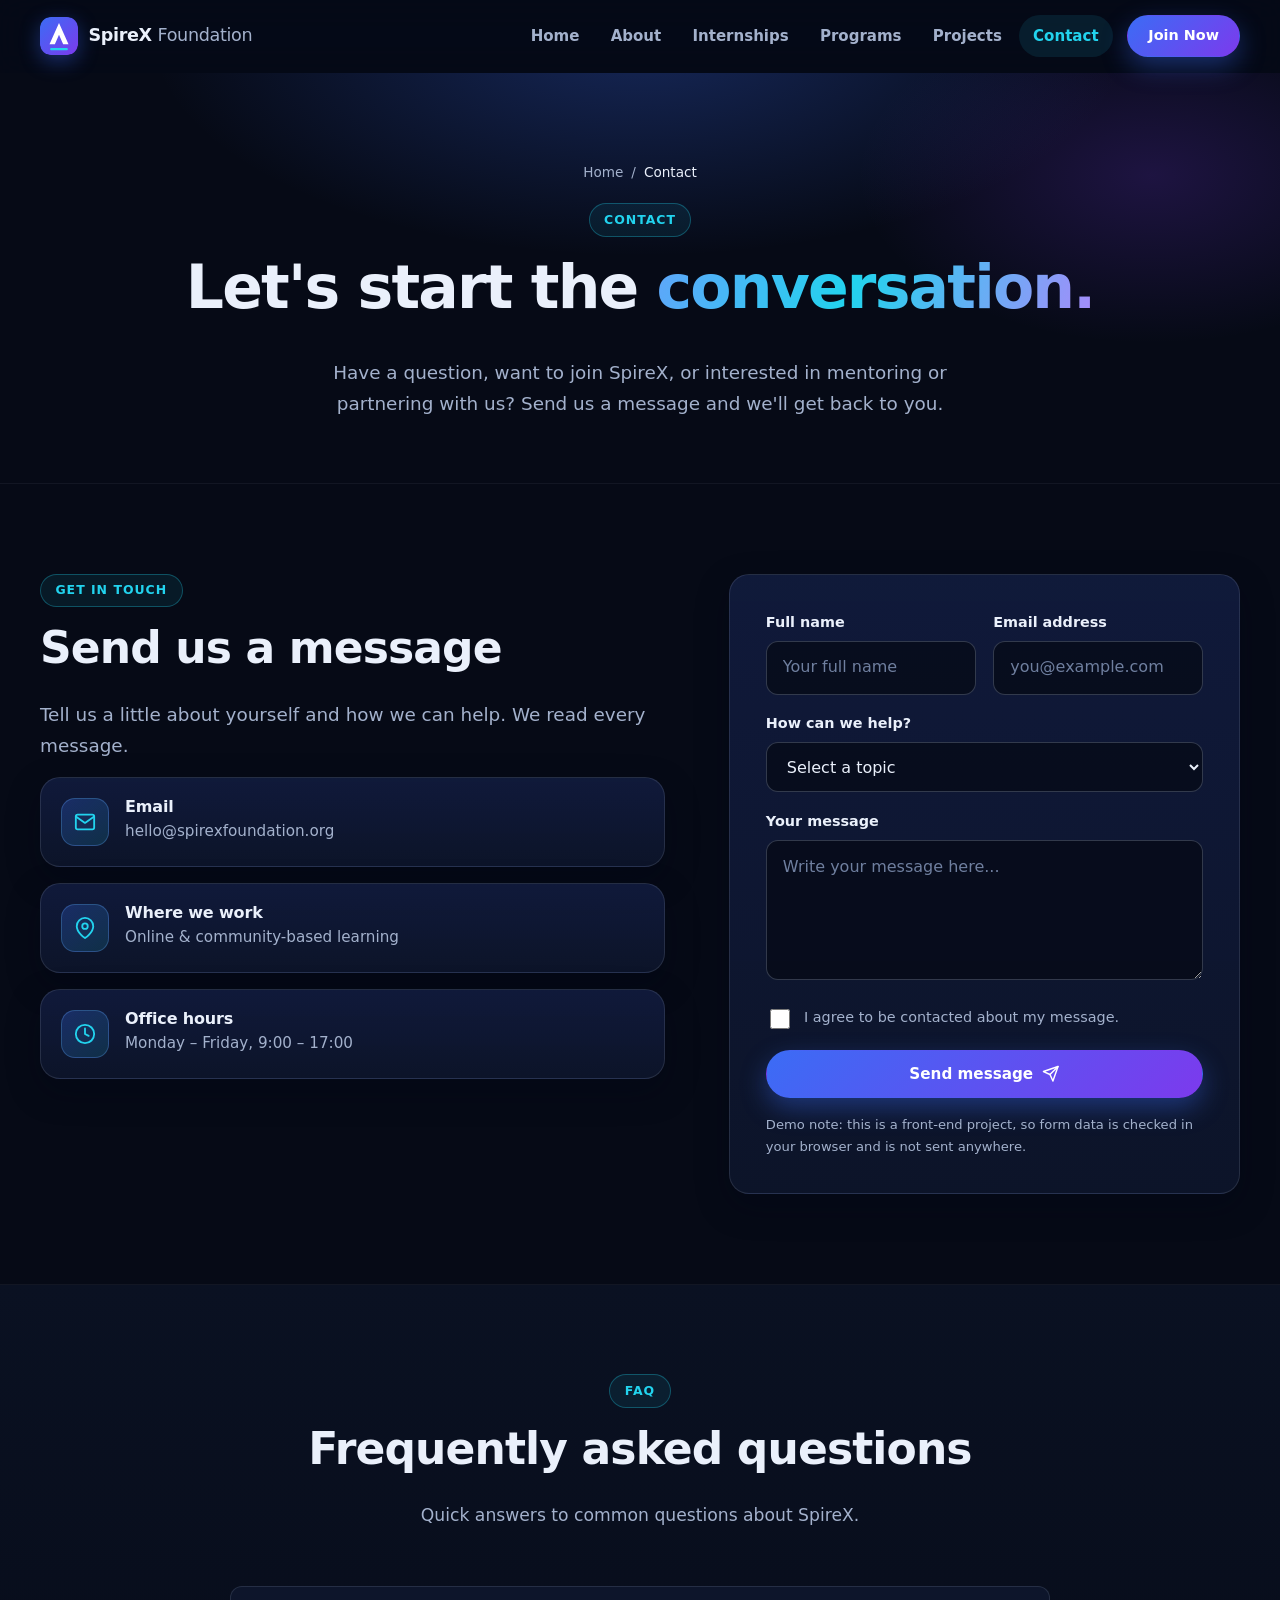
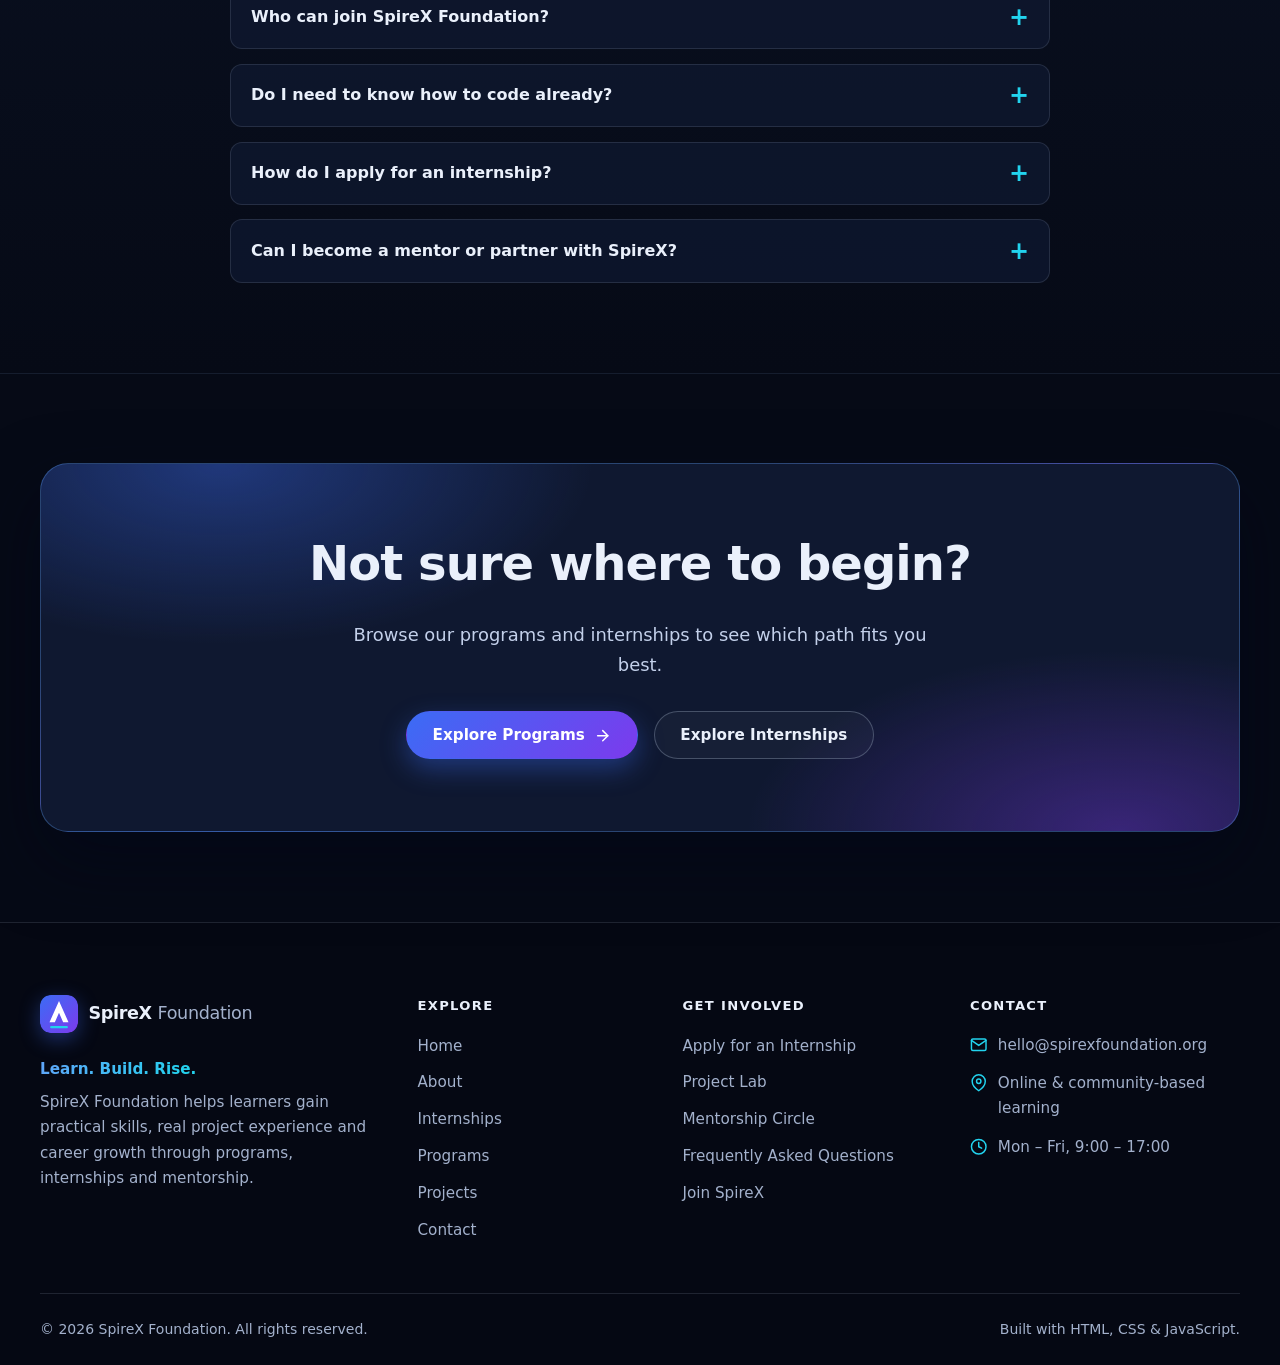
==== contact.html @ 23c2d05c "Final Project" ====
<!DOCTYPE html>
<html lang="en">

<head>
  <meta charset="UTF-8">
  <meta name="viewport" content="width=device-width, initial-scale=1">
  <title>Contact | SpireX Foundation</title>
  <meta name="description"
    content="Contact SpireX Foundation to join, ask about programs and internships, or explore mentoring and partnership opportunities.">
  <meta name="theme-color" content="#060a16">
  <link rel="icon" type="image/svg+xml" href="images/logo.svg">
  <link rel="stylesheet" href="style.css">
  <script src="script.js" defer></script>
</head>

<body>
  <a class="skip-link" href="#main">Skip to main content</a>

  <!-- ===== Shared header ===== -->
  <header class="site-header" id="siteHeader">
    <div class="container nav">
      <a class="brand" href="index.html" aria-label="SpireX Foundation - Home">
        <img class="brand-mark" src="images/logo.svg" alt="" width="38" height="38">
        <span class="brand-name">SpireX <span>Foundation</span></span>
      </a>
      <button class="nav-toggle" id="navToggle" type="button" aria-label="Toggle navigation menu" aria-expanded="false"
        aria-controls="navMenu">
        <span class="bar"></span><span class="bar"></span><span class="bar"></span>
      </button>
      <ul class="nav-menu" id="navMenu">
        <li><a class="nav-link" href="index.html">Home</a></li>
        <li><a class="nav-link" href="about.html">About</a></li>
        <li><a class="nav-link" href="internships.html">Internships</a></li>
        <li><a class="nav-link" href="programs.html">Programs</a></li>
        <li><a class="nav-link" href="projects.html">Projects</a></li>
        <li><a class="nav-link" href="contact.html" aria-current="page">Contact</a></li>
        <li class="nav-cta"><a class="btn btn-primary btn-sm" href="contact.html#join">Join Now</a></li>
      </ul>
    </div>
  </header>

  <main id="main">
    <section class="page-hero">
      <div class="container">
        <nav class="breadcrumb" aria-label="Breadcrumb"><a href="index.html">Home</a><span
            aria-hidden="true">/</span><span aria-current="page">Contact</span></nav>
        <span class="eyebrow">Contact</span>
        <h1>Let's start the <span class="grad-text">conversation.</span></h1>
        <p class="lead">Have a question, want to join SpireX, or interested in mentoring or partnering with us? Send us
          a message and we'll get back to you.</p>
      </div>
    </section>

    <!-- Contact info + form -->
    <section class="section" id="join" aria-labelledby="contact-title">
      <div class="container split top wide-left">
        <div class="reveal">
          <span class="eyebrow">Get in touch</span>
          <h2 id="contact-title">Send us a message</h2>
          <p class="lead">Tell us a little about yourself and how we can help. We read every message.</p>
          <div class="stack">
            <div class="card info-item card-static">
              <div class="icon-box"><span class="ico" data-icon="mail"></span></div>
              <div>
                <h3>Email</h3>
                <p>hello@spirexfoundation.org</p>
              </div>
            </div>
            <div class="card info-item card-static">
              <div class="icon-box"><span class="ico" data-icon="map-pin"></span></div>
              <div>
                <h3>Where we work</h3>
                <p>Online &amp; community-based learning</p>
              </div>
            </div>
            <div class="card info-item card-static">
              <div class="icon-box"><span class="ico" data-icon="clock"></span></div>
              <div>
                <h3>Office hours</h3>
                <p>Monday &ndash; Friday, 9:00 &ndash; 17:00</p>
              </div>
            </div>
          </div>
        </div>

        <div class="reveal">
          <div class="card card-static form-card">
            <form data-validate data-success="Thank you, {name}! Your message is complete.">
              <div class="form-grid two">
                <div class="field">
                  <label for="name">Full name</label>
                  <input id="name" name="name" type="text" autocomplete="name" placeholder="Your full name" required
                    minlength="2" data-error="Please enter your full name.">
                  <p class="error-msg" role="alert"></p>
                </div>
                <div class="field">
                  <label for="email">Email address</label>
                  <input id="email" name="email" type="email" autocomplete="email" placeholder="you@example.com"
                    required data-error="Please enter your email address.">
                  <p class="error-msg" role="alert"></p>
                </div>
                <div class="field full">
                  <label for="topic">How can we help?</label>
                  <select id="topic" name="topic" required data-error="Please choose a topic.">
                    <option value="">Select a topic</option>
                    <option value="join">Joining SpireX</option>
                    <option value="internship">Internship question</option>
                    <option value="program">Program question</option>
                    <option value="mentor">Mentoring or partnership</option>
                    <option value="general">General question</option>
                  </select>
                  <p class="error-msg" role="alert"></p>
                </div>
                <div class="field full">
                  <label for="message">Your message</label>
                  <textarea id="message" name="message" placeholder="Write your message here..." required minlength="20"
                    data-error="Please write a short message."></textarea>
                  <p class="error-msg" role="alert"></p>
                </div>
                <div class="field full">
                  <div class="check-field">
                    <input id="consent" name="consent" type="checkbox" required
                      data-error="Please confirm so we can reply to you.">
                    <label for="consent">I agree to be contacted about my message.</label>
                  </div>
                  <p class="error-msg" role="alert"></p>
                </div>
                <div class="full">
                  <button class="btn btn-primary btn-block" type="submit">Send message <span class="ico"
                      data-icon="send"></span></button>
                </div>
              </div>
              <p class="form-note">Demo note: this is a front-end project, so form data is checked in your browser and
                is not sent anywhere.</p>
            </form>
            <div class="form-success" role="status">
              <span class="ico" data-icon="check-circle"></span>
              <p data-success-text></p>
            </div>
          </div>
        </div>
      </div>
    </section>

    <!-- FAQ -->
    <section class="section section-alt" id="faq" aria-labelledby="faq-title">
      <div class="container">
        <div class="section-head reveal">
          <span class="eyebrow">FAQ</span>
          <h2 id="faq-title">Frequently asked questions</h2>
          <p>Quick answers to common questions about SpireX.</p>
        </div>
        <div class="faq reveal">
          <details>
            <summary>Who can join SpireX Foundation?</summary>
            <p>Anyone motivated to learn practical skills is welcome &mdash; from complete beginners to early-career
              professionals looking to grow.</p>
          </details>
          <details>
            <summary>Do I need to know how to code already?</summary>
            <p>No. Several programs and internship tracks are designed for beginners, and mentors help you progress step
              by step.</p>
          </details>
          <details>
            <summary>How do I apply for an internship?</summary>
            <p>Visit the <a href="internships.html#apply" style="color: var(--accent); font-weight: 600;">Internships
                page</a>, choose a track and complete the short application form.</p>
          </details>
          <details>
            <summary>Can I become a mentor or partner with SpireX?</summary>
            <p>Yes! Select "Mentoring or partnership" in the form above and tell us how you'd like to get involved.</p>
          </details>
        </div>
      </div>
    </section>

    <!-- CTA -->
    <section class="section" aria-labelledby="cta-title">
      <div class="container">
        <div class="cta reveal">
          <h2 id="cta-title">Not sure where to begin?</h2>
          <p>Browse our programs and internships to see which path fits you best.</p>
          <div class="cta-actions">
            <a class="btn btn-primary" href="programs.html">Explore Programs <span class="ico"
                data-icon="arrow-right"></span></a>
            <a class="btn btn-outline" href="internships.html">Explore Internships</a>
          </div>
        </div>
      </div>
    </section>
  </main>

  <!-- ===== Shared footer ===== -->
  <footer class="site-footer">
    <div class="container">
      <div class="footer-grid">
        <div class="footer-brand">
          <a class="brand" href="index.html" aria-label="SpireX Foundation - Home">
            <img class="brand-mark" src="images/logo.svg" alt="" width="38" height="38">
            <span class="brand-name">SpireX <span>Foundation</span></span>
          </a>
          <p class="footer-tagline grad-text">Learn. Build. Rise.</p>
          <p>SpireX Foundation helps learners gain practical skills, real project experience and career growth through
            programs, internships and mentorship.</p>
        </div>
        <nav aria-label="Footer navigation">
          <p class="footer-title">Explore</p>
          <ul class="footer-links">
            <li><a href="index.html">Home</a></li>
            <li><a href="about.html">About</a></li>
            <li><a href="internships.html">Internships</a></li>
            <li><a href="programs.html">Programs</a></li>
            <li><a href="projects.html">Projects</a></li>
            <li><a href="contact.html">Contact</a></li>
          </ul>
        </nav>
        <nav aria-label="Get involved">
          <p class="footer-title">Get Involved</p>
          <ul class="footer-links">
            <li><a href="internships.html#apply">Apply for an Internship</a></li>
            <li><a href="programs.html#project-lab">Project Lab</a></li>
            <li><a href="programs.html#mentorship">Mentorship Circle</a></li>
            <li><a href="contact.html#faq">Frequently Asked Questions</a></li>
            <li><a href="contact.html#join">Join SpireX</a></li>
          </ul>
        </nav>
        <div>
          <p class="footer-title">Contact</p>
          <ul class="footer-contact">
            <li><span class="ico" data-icon="mail"></span><span>hello@spirexfoundation.org</span></li>
            <li><span class="ico" data-icon="map-pin"></span><span>Online &amp; community-based learning</span></li>
            <li><span class="ico" data-icon="clock"></span><span>Mon &ndash; Fri, 9:00 &ndash; 17:00</span></li>
          </ul>
        </div>
      </div>
      <div class="footer-bottom">
        <p>&copy; <span data-year>2026</span> SpireX Foundation. All rights reserved.</p>
        <p>Built with HTML, CSS &amp; JavaScript.</p>
      </div>
    </div>
  </footer>
</body>

</html>
---- style.css ----
/* ==========================================================================
   SpireX Foundation — Global Stylesheet (HTML5 + CSS3 + Vanilla JS only)
   --------------------------------------------------------------------------
   1. Design tokens        8. Cards
   2. Reset / base         9. Components (badges, tags, lists, steps, faq...)
   3. Layout               10. Forms
   4. Typography           11. Modal
   5. Buttons              12. CTA + Page hero
   6. Header / navigation  13. Footer
   7. Hero (home)          14. Animations + responsive + motion preferences
   ========================================================================== */

/* 1. DESIGN TOKENS -------------------------------------------------------- */
:root {
  /* Colour system */
  --bg: #060a16;
  --bg-alt: #0a1122;
  --surface: #0f1830;
  --surface-2: #15214a;
  --border: rgba(148, 163, 184, 0.18);
  --border-strong: rgba(96, 165, 250, 0.6);
  --text: #eaf0fb;
  --muted: #a3b1cc;
  --primary: #3b6cf5;
  --primary-2: #7c3aed;
  --accent: #22d3ee;
  --success: #34d399;
  --danger: #f87171;
  --warning: #fbbf24;
  --grad-brand: linear-gradient(135deg, #3b6cf5 0%, #7c3aed 100%);
  --grad-text: linear-gradient(110deg, #60a5fa 0%, #22d3ee 45%, #a78bfa 100%);

  /* Typography */
  --font: "Inter", "Segoe UI", system-ui, -apple-system, Roboto, "Helvetica Neue", Arial, sans-serif;
  --mono: ui-monospace, SFMono-Regular, Menlo, Consolas, "Liberation Mono", monospace;

  /* Spacing scale */
  --sp-1: 0.25rem;
  --sp-2: 0.5rem;
  --sp-3: 0.75rem;
  --sp-4: 1rem;
  --sp-5: 1.5rem;
  --sp-6: 2rem;
  --sp-7: 3rem;
  --sp-8: 4rem;

  /* Shape + effects */
  --radius-sm: 12px;
  --radius: 20px;
  --radius-lg: 28px;
  --shadow: 0 12px 32px rgba(2, 6, 23, 0.45);
  --glow: 0 0 0 1px rgba(96, 165, 250, 0.35), 0 20px 55px rgba(59, 108, 245, 0.32);
  --ease: cubic-bezier(0.22, 0.8, 0.3, 1);

  /* Layout */
  --container: 1200px;
  --header-h: 72px;
}

/* 2. RESET / BASE --------------------------------------------------------- */
*,
*::before,
*::after {
  box-sizing: border-box;
}

html {
  scroll-behavior: smooth;
  scroll-padding-top: calc(var(--header-h) + 16px);
  -webkit-text-size-adjust: 100%;
}

body {
  margin: 0;
  min-height: 100vh;
  font-family: var(--font);
  font-size: 1rem;
  line-height: 1.65;
  color: var(--text);
  background: var(--bg);
  overflow-x: clip;
  -webkit-font-smoothing: antialiased;
  text-rendering: optimizeLegibility;
}

body.no-scroll {
  overflow: hidden;
}

img {
  display: block;
  max-width: 100%;
  height: auto;
}

a {
  color: inherit;
  text-decoration: none;
}

p {
  margin: 0 0 1rem;
}

ul,
ol {
  margin: 0;
  padding: 0;
  list-style: none;
}

li::marker {
  content: "";
}

button,
input,
select,
textarea {
  font: inherit;
  color: inherit;
}

button {
  cursor: pointer;
}

h1,
h2,
h3,
h4 {
  margin: 0 0 0.6em;
  line-height: 1.15;
  letter-spacing: -0.02em;
  font-weight: 800;
}

[hidden] {
  display: none !important;
}

:focus-visible {
  outline: 2px solid var(--accent);
  outline-offset: 3px;
  border-radius: 6px;
}

.sr-only {
  position: absolute;
  width: 1px;
  height: 1px;
  padding: 0;
  margin: -1px;
  overflow: hidden;
  clip: rect(0, 0, 0, 0);
  white-space: nowrap;
  border: 0;
}

.skip-link {
  position: absolute;
  left: 1rem;
  top: -100px;
  z-index: 2000;
  padding: 0.6rem 1rem;
  border-radius: 10px;
  font-weight: 700;
  background: var(--accent);
  color: #04101f;
  transition: top 0.2s ease;
}

.skip-link:focus {
  top: 1rem;
}

/* 3. LAYOUT --------------------------------------------------------------- */
.container {
  width: min(100% - 2rem, var(--container));
  margin-inline: auto;
}

@media (min-width: 768px) {
  .container {
    width: min(100% - 4rem, var(--container));
  }
}

.section {
  position: relative;
  padding-block: clamp(3.5rem, 7vw, 6.5rem);
}

.section-alt {
  background: linear-gradient(180deg, var(--bg-alt), var(--bg));
  border-block: 1px solid rgba(148, 163, 184, 0.08);
}

.section-head {
  max-width: 720px;
  margin: 0 auto clamp(2rem, 5vw, 3.5rem);
  text-align: center;
}

.section-head p {
  color: var(--muted);
  font-size: 1.075rem;
  margin-bottom: 0;
}

.section-head.left {
  margin-inline: 0;
  text-align: left;
}

.grid {
  display: grid;
  gap: var(--sp-5);
  grid-template-columns: 1fr;
}

.grid>* {
  min-width: 0;
}

@media (min-width: 600px) {

  .grid-2,
  .grid-3,
  .grid-4 {
    grid-template-columns: repeat(2, 1fr);
  }
}

@media (min-width: 1024px) {
  .grid-3 {
    grid-template-columns: repeat(3, 1fr);
  }

  .grid-4 {
    grid-template-columns: repeat(4, 1fr);
  }
}

.split {
  display: grid;
  gap: 2.5rem;
  align-items: center;
  grid-template-columns: minmax(0, 1fr);
}

@media (min-width: 960px) {
  .split {
    grid-template-columns: repeat(2, minmax(0, 1fr));
    gap: 4rem;
  }

  .split.wide-left {
    grid-template-columns: minmax(0, 1.1fr) minmax(0, 0.9fr);
  }

  .split.top {
    align-items: start;
  }
}

.stack {
  display: grid;
  gap: var(--sp-4);
}

.center {
  text-align: center;
}

/* 4. TYPOGRAPHY ----------------------------------------------------------- */
h2 {
  font-size: clamp(1.75rem, 3vw + 0.9rem, 2.75rem);
}

h3 {
  font-size: 1.25rem;
  letter-spacing: -0.01em;
}

.grad-text {
  background: var(--grad-text);
  -webkit-background-clip: text;
  background-clip: text;
  -webkit-text-fill-color: transparent;
  color: transparent;
}

.eyebrow {
  display: inline-flex;
  align-items: center;
  gap: 0.5rem;
  padding: 0.35rem 0.9rem;
  margin-bottom: 1rem;
  border-radius: 999px;
  border: 1px solid rgba(34, 211, 238, 0.3);
  background: rgba(34, 211, 238, 0.08);
  color: var(--accent);
  font-size: 0.78rem;
  font-weight: 700;
  letter-spacing: 0.08em;
  text-transform: uppercase;
}

.lead {
  color: var(--muted);
  font-size: clamp(1rem, 1.6vw, 1.15rem);
}

/* Icon helper (SVGs are injected by script.js) */
.ico {
  display: inline-flex;
  width: 1.15em;
  height: 1.15em;
  flex-shrink: 0;
}

.ico svg {
  width: 100%;
  height: 100%;
}

/* 5. BUTTONS -------------------------------------------------------------- */
.btn {
  display: inline-flex;
  align-items: center;
  justify-content: center;
  gap: 0.55rem;
  min-height: 48px;
  padding: 0.85rem 1.6rem;
  border-radius: 999px;
  border: 1px solid transparent;
  font-weight: 700;
  font-size: 0.95rem;
  line-height: 1.1;
  text-align: center;
  white-space: nowrap;
  transition: transform 0.28s var(--ease), box-shadow 0.28s ease, background 0.28s ease,
    border-color 0.28s ease, color 0.28s ease;
}

.btn .ico svg {
  transition: transform 0.28s var(--ease);
}

.btn:hover .ico svg {
  transform: translateX(4px);
}

.btn-primary {
  background: var(--grad-brand);
  color: #fff;
  box-shadow: 0 10px 26px rgba(59, 108, 245, 0.38);
}

.btn-primary:hover {
  transform: translateY(-3px);
  box-shadow: 0 16px 38px rgba(124, 58, 237, 0.5);
}

.btn-outline {
  color: var(--text);
  border-color: rgba(148, 163, 184, 0.38);
  background: rgba(255, 255, 255, 0.03);
}

.btn-outline:hover {
  transform: translateY(-3px);
  border-color: var(--accent);
  color: var(--accent);
  background: rgba(34, 211, 238, 0.07);
}

.btn-sm {
  min-height: 42px;
  padding: 0.6rem 1.25rem;
  font-size: 0.9rem;
}

.btn-block {
  width: 100%;
}

.btn:active {
  transform: translateY(0) scale(0.98);
}

/* 6. HEADER / NAVIGATION -------------------------------------------------- */
.site-header {
  position: sticky;
  top: 0;
  z-index: 1000;
  background: rgba(6, 10, 22, 0.78);
  -webkit-backdrop-filter: blur(14px) saturate(140%);
  backdrop-filter: blur(14px) saturate(140%);
  border-bottom: 1px solid transparent;
  transition: border-color 0.3s ease, background 0.3s ease, box-shadow 0.3s ease;
}

.site-header.scrolled,
.site-header.menu-open {
  background: rgba(6, 10, 22, 0.94);
  border-color: var(--border);
  box-shadow: 0 10px 30px rgba(0, 0, 0, 0.35);
}

.nav {
  height: var(--header-h);
  display: flex;
  align-items: center;
  justify-content: space-between;
  gap: 1rem;
}

.brand {
  display: inline-flex;
  align-items: center;
  gap: 0.65rem;
  flex-shrink: 0;
  font-weight: 800;
  font-size: 1.1rem;
  letter-spacing: -0.02em;
  color: var(--text);
}

.brand-mark {
  width: 38px;
  height: 38px;
  border-radius: 11px;
  box-shadow: 0 6px 20px rgba(59, 108, 245, 0.4);
  transition: transform 0.35s var(--ease);
}

.brand:hover .brand-mark {
  transform: rotate(-6deg) scale(1.07);
}

.brand-name span {
  font-weight: 500;
  color: var(--muted);
}

.nav-toggle {
  position: relative;
  width: 44px;
  height: 44px;
  flex-shrink: 0;
  border-radius: 12px;
  border: 1px solid var(--border);
  background: rgba(255, 255, 255, 0.04);
  transition: background 0.25s ease, border-color 0.25s ease;
}

.nav-toggle:hover {
  background: rgba(255, 255, 255, 0.09);
  border-color: rgba(148, 163, 184, 0.4);
}

.nav-toggle .bar {
  position: absolute;
  left: 12px;
  right: 12px;
  height: 2px;
  border-radius: 2px;
  background: var(--text);
  transition: transform 0.38s var(--ease), opacity 0.2s ease, top 0.38s var(--ease);
}

.nav-toggle .bar:nth-child(1) {
  top: 14px;
}

.nav-toggle .bar:nth-child(2) {
  top: 21px;
}

.nav-toggle .bar:nth-child(3) {
  top: 28px;
}

.nav-toggle[aria-expanded="true"] .bar:nth-child(1) {
  top: 21px;
  transform: rotate(45deg);
}

.nav-toggle[aria-expanded="true"] .bar:nth-child(2) {
  opacity: 0;
  transform: scaleX(0.2);
}

.nav-toggle[aria-expanded="true"] .bar:nth-child(3) {
  top: 21px;
  transform: rotate(-45deg);
}

/* Mobile menu (default) */
.nav-menu {
  position: absolute;
  top: 100%;
  left: 0;
  right: 0;
  display: flex;
  flex-direction: column;
  list-style: none;
  margin: 0;
  padding: 0.5rem 1.25rem 1.5rem;
  background: rgba(6, 10, 22, 0.98);
  border-bottom: 1px solid var(--border);
  max-height: calc(100vh - var(--header-h));
  max-height: calc(100dvh - var(--header-h));
  overflow-y: auto;
  clip-path: inset(0 0 100% 0);
  opacity: 0;
  visibility: hidden;
  transform: translateY(-10px);
  transition: clip-path 0.45s var(--ease), opacity 0.3s ease, transform 0.45s var(--ease), visibility 0s linear 0.45s;
}

.nav-menu.is-open {
  clip-path: inset(0 0 0 0);
  opacity: 1;
  visibility: visible;
  transform: none;
  transition-delay: 0s;
}

.nav-menu li {
  list-style: none;
}

.nav-link {
  display: block;
  padding: 0.95rem 0.75rem;
  font-weight: 600;
  color: var(--muted);
  border-bottom: 1px solid rgba(148, 163, 184, 0.1);
  transition: color 0.2s ease, background 0.2s ease, padding-left 0.25s var(--ease);
}

.nav-link:hover {
  color: var(--text);
  padding-left: 1.1rem;
}

.nav-link[aria-current="page"] {
  color: var(--accent);
}

.nav-cta {
  padding-top: 1.1rem;
}

.nav-cta .btn {
  width: 100%;
}

@media (max-width: 959.98px) {
  .nav-menu li {
    opacity: 0;
    transform: translateY(-8px);
    transition: opacity 0.3s ease, transform 0.4s var(--ease);
  }

  .nav-menu.is-open li {
    opacity: 1;
    transform: none;
  }

  .nav-menu.is-open li:nth-child(1) {
    transition-delay: 0.06s;
  }

  .nav-menu.is-open li:nth-child(2) {
    transition-delay: 0.1s;
  }

  .nav-menu.is-open li:nth-child(3) {
    transition-delay: 0.14s;
  }

  .nav-menu.is-open li:nth-child(4) {
    transition-delay: 0.18s;
  }

  .nav-menu.is-open li:nth-child(5) {
    transition-delay: 0.22s;
  }

  .nav-menu.is-open li:nth-child(6) {
    transition-delay: 0.26s;
  }

  .nav-menu.is-open li:nth-child(7) {
    transition-delay: 0.3s;
  }
}

@media (max-width: 379.98px) {
  .brand {
    font-size: 1rem;
    gap: 0.5rem;
  }

  .brand-mark {
    width: 34px;
    height: 34px;
  }
}

/* Desktop navigation */
@media (min-width: 960px) {
  .nav-toggle {
    display: none;
  }

  .nav-menu {
    position: static;
    flex-direction: row;
    align-items: center;
    gap: 0.15rem;
    padding: 0;
    background: none;
    border: 0;
    max-height: none;
    overflow: visible;
    clip-path: none;
    opacity: 1;
    visibility: visible;
    transform: none;
    transition: none;
  }

  .nav-link {
    padding: 0.55rem 0.9rem;
    border-bottom: 0;
    border-radius: 999px;
    font-size: 0.94rem;
  }

  .nav-link:hover {
    padding-left: 0.9rem;
    background: rgba(255, 255, 255, 0.07);
  }

  .nav-link[aria-current="page"] {
    background: rgba(34, 211, 238, 0.1);
  }

  .nav-cta {
    padding: 0 0 0 0.75rem;
  }

  .nav-cta .btn {
    width: auto;
  }
}

/* 7. HERO (HOME) ---------------------------------------------------------- */
.hero {
  position: relative;
  padding-block: clamp(2.5rem, 6vw, 5rem) clamp(3.5rem, 7vw, 6rem);
  overflow: clip;
}

.hero::before {
  content: "";
  position: absolute;
  inset: 0;
  pointer-events: none;
  background:
    radial-gradient(800px 420px at 85% 10%, rgba(124, 58, 237, 0.24), transparent 65%),
    radial-gradient(700px 420px at 5% 0%, rgba(59, 108, 245, 0.26), transparent 65%);
}

.hero::after {
  content: "";
  position: absolute;
  inset: 0;
  pointer-events: none;
  background-image:
    linear-gradient(rgba(148, 163, 184, 0.06) 1px, transparent 1px),
    linear-gradient(90deg, rgba(148, 163, 184, 0.06) 1px, transparent 1px);
  background-size: 56px 56px;
  -webkit-mask-image: radial-gradient(ellipse at 50% 30%, #000 15%, transparent 75%);
  mask-image: radial-gradient(ellipse at 50% 30%, #000 15%, transparent 75%);
}

.hero-inner {
  position: relative;
  z-index: 1;
  display: grid;
  align-items: center;
  gap: clamp(2.5rem, 6vw, 3.5rem);
  grid-template-columns: minmax(0, 1fr);
}

@media (min-width: 960px) {
  .hero-inner {
    grid-template-columns: minmax(0, 1.05fr) minmax(0, 0.95fr);
  }
}

.badge {
  display: inline-flex;
  align-items: center;
  gap: 0.55rem;
  padding: 0.4rem 0.95rem;
  border-radius: 999px;
  background: rgba(59, 108, 245, 0.14);
  border: 1px solid rgba(96, 165, 250, 0.32);
  color: #c4d5ff;
  font-size: 0.8rem;
  font-weight: 600;
}

.badge-dot {
  width: 8px;
  height: 8px;
  border-radius: 50%;
  background: var(--success);
  box-shadow: 0 0 0 0 rgba(52, 211, 153, 0.6);
  animation: pulse-dot 2s infinite;
}

.hero-title {
  font-size: clamp(2.75rem, 9vw, 5.25rem);
  line-height: 1.02;
  letter-spacing: -0.035em;
  margin: 1.1rem 0 1.25rem;
}

.hero-title span {
  display: block;
}

.hero-lead {
  max-width: 560px;
  color: var(--muted);
  font-size: clamp(1rem, 2.2vw, 1.2rem);
}

.hero-actions {
  display: flex;
  flex-wrap: wrap;
  gap: 1rem;
  margin-top: 2rem;
}

.hero-points {
  display: flex;
  flex-wrap: wrap;
  gap: 0.6rem 1.4rem;
  margin-top: 2rem;
  color: var(--muted);
  font-size: 0.92rem;
}

.hero-points li {
  display: inline-flex;
  align-items: center;
  gap: 0.5rem;
}

.hero-points .ico {
  color: var(--success);
}

.hero-copy>* {
  animation: fade-up 0.8s var(--ease) backwards;
}

.hero-copy>*:nth-child(2) {
  animation-delay: 0.08s;
}

.hero-copy>*:nth-child(3) {
  animation-delay: 0.16s;
}

.hero-copy>*:nth-child(4) {
  animation-delay: 0.24s;
}

.hero-copy>*:nth-child(5) {
  animation-delay: 0.32s;
}

@media (max-width: 479.98px) {
  .hero-actions .btn {
    width: 100%;
  }
}

/* Hero visual: code window + floating elements */
.hero-visual {
  position: relative;
  perspective: 1200px;
  padding: 1.25rem 0.6rem;
  --z: 0px;
  min-width: 0;
}

.tilt-stage {
  position: relative;
  transform-style: flat;
}

.hero-glow {
  position: absolute;
  inset: 12% 6%;
  z-index: 0;
  border-radius: 50%;
  background: conic-gradient(from 180deg, #3b6cf5, #22d3ee, #7c3aed, #3b6cf5);
  filter: blur(46px);
  opacity: 0.32;
  animation: glow-pulse 6s ease-in-out infinite;
}

.float-wrap {
  position: relative;
  z-index: 1;
  animation: float-plain 7s ease-in-out infinite;
}

.code-window {
  position: relative;
  overflow: hidden;
  border-radius: 18px;
  background: linear-gradient(180deg, #0e1730, #0a1226);
  border: 1px solid rgba(148, 163, 184, 0.24);
  box-shadow: 0 30px 70px rgba(2, 6, 23, 0.65), 0 0 60px rgba(59, 108, 245, 0.24);
  transition: box-shadow 0.45s ease, border-color 0.45s ease;
}

.code-window::before {
  content: "";
  position: absolute;
  inset: 0;
  pointer-events: none;
  z-index: 0;
  background: radial-gradient(360px circle at var(--gx, 70%) var(--gy, 0%), rgba(96, 165, 250, 0.18), transparent 60%);
}

.hero-visual:hover .code-window {
  border-color: rgba(96, 165, 250, 0.55);
  box-shadow: 0 34px 80px rgba(2, 6, 23, 0.7), 0 0 90px rgba(34, 211, 238, 0.28);
}

.cw-bar {
  position: relative;
  z-index: 1;
  display: flex;
  align-items: center;
  gap: 0.9rem;
  padding: 0.75rem 1rem;
  border-bottom: 1px solid rgba(148, 163, 184, 0.14);
  background: rgba(255, 255, 255, 0.02);
}

.cw-dots {
  display: inline-flex;
  gap: 6px;
}

.cw-dots i {
  width: 10px;
  height: 10px;
  border-radius: 50%;
  background: #f87171;
}

.cw-dots i:nth-child(2) {
  background: #fbbf24;
}

.cw-dots i:nth-child(3) {
  background: #34d399;
}

.cw-file {
  font: 0.75rem var(--mono);
  color: var(--muted);
}

.cw-tabs {
  position: relative;
  z-index: 1;
  display: flex;
  gap: 0.25rem;
  padding: 0.5rem 0.75rem 0;
  border-bottom: 1px solid rgba(148, 163, 184, 0.12);
  overflow-x: auto;
  scrollbar-width: none;
}

.cw-tabs::-webkit-scrollbar {
  display: none;
}

.cw-tab {
  padding: 0.5rem 0.9rem;
  border: 0;
  border-radius: 8px 8px 0 0;
  background: transparent;
  color: var(--muted);
  font: 600 0.78rem var(--font);
  white-space: nowrap;
  border-bottom: 2px solid transparent;
  transition: color 0.25s ease, background 0.25s ease, border-color 0.25s ease;
}

.cw-tab:hover {
  color: var(--text);
  background: rgba(255, 255, 255, 0.05);
}

.cw-tab.is-active {
  color: var(--accent);
  border-bottom-color: var(--accent);
  background: rgba(34, 211, 238, 0.07);
}

.cw-body {
  position: relative;
  z-index: 1;
  display: grid;
  grid-template-columns: minmax(0, 1fr);
  min-height: 216px;
}

.cw-panel {
  grid-area: 1 / 1;
  margin: 0;
  padding: 1.1rem 1.25rem 1.4rem;
  font: 0.8rem/1.8 var(--mono);
  color: #cdd9f5;
  white-space: pre;
  overflow: hidden;
  opacity: 0;
  visibility: hidden;
  transform: translateY(6px);
  transition: opacity 0.4s ease, transform 0.4s var(--ease), visibility 0s linear 0.4s;
}

.cw-panel.is-active {
  opacity: 1;
  visibility: visible;
  transform: none;
  transition-delay: 0s;
}

.cw-panel code {
  font: inherit;
}

.tk {
  color: #7dd3fc;
}

.at {
  color: #c4b5fd;
}

.st {
  color: #86efac;
}

.cm {
  color: #64748b;
  font-style: italic;
}

.kw {
  color: #f0abfc;
}

.fn {
  color: #fcd34d;
}

.pr {
  color: #fda4af;
}

.nm {
  color: #fdba74;
}

@media (max-width: 479.98px) {
  .cw-panel {
    font-size: 0.68rem;
    padding: 0.9rem 0.9rem 1.1rem;
  }

  .cw-body {
    min-height: 190px;
  }
}

.float-card {
  position: absolute;
  z-index: 3;
  display: flex;
  align-items: center;
  gap: 0.65rem;
  padding: 0.65rem 0.9rem;
  border-radius: 14px;
  font-size: 0.78rem;
  line-height: 1.3;
  background: rgba(15, 24, 48, 0.88);
  border: 1px solid rgba(148, 163, 184, 0.24);
  -webkit-backdrop-filter: blur(10px);
  backdrop-filter: blur(10px);
  box-shadow: 0 14px 34px rgba(2, 6, 23, 0.5), 0 0 24px rgba(59, 108, 245, 0.16);
  transform: translateZ(var(--z));
  animation: float-y var(--dur, 6s) ease-in-out var(--delay, 0s) infinite;
  pointer-events: none;
}

.float-card strong {
  display: block;
  font-size: 0.82rem;
}

.float-card small {
  color: var(--muted);
  font-size: 0.72rem;
}

.fc-icon {
  display: grid;
  place-items: center;
  width: 34px;
  height: 34px;
  border-radius: 10px;
  background: var(--grad-brand);
  color: #fff;
  flex-shrink: 0;
}

.fc-icon .ico {
  width: 18px;
  height: 18px;
}

.swatches {
  display: flex;
  gap: 4px;
  margin-top: 4px;
}

.swatches i {
  width: 12px;
  height: 12px;
  border-radius: 50%;
  background: #3b6cf5;
}

.swatches i:nth-child(2) {
  background: #7c3aed;
}

.swatches i:nth-child(3) {
  background: #22d3ee;
}

.swatches i:nth-child(4) {
  background: #34d399;
}

.progress-line {
  display: block;
  width: 110px;
  height: 5px;
  margin-top: 6px;
  border-radius: 99px;
  background: rgba(148, 163, 184, 0.2);
  overflow: hidden;
}

.progress-line::after {
  content: "";
  display: block;
  height: 100%;
  width: 40%;
  border-radius: inherit;
  background: linear-gradient(90deg, var(--accent), var(--primary));
  animation: load-bar 3.2s ease-in-out infinite;
}

.fc-chip {
  padding: 0.45rem 0.85rem;
  border-radius: 999px;
  font: 700 0.75rem var(--mono);
  gap: 0.45rem;
}

.fc-chip i {
  width: 8px;
  height: 8px;
  border-radius: 50%;
  background: #fb923c;
}

.fc-css i {
  background: #60a5fa;
}

.fc-js i {
  background: #fbbf24;
}

.fc-ui {
  top: -6px;
  right: -4px;
  --dur: 6.5s;
}

.fc-dev {
  bottom: -8px;
  left: -4px;
  --dur: 7s;
  --delay: -2s;
}

.fc-html {
  top: 44px;
  left: -12px;
  --dur: 5.5s;
  --delay: -1s;
}

.fc-css {
  bottom: 84px;
  right: -10px;
  --dur: 6s;
  --delay: -3s;
}

.fc-js {
  top: 46%;
  left: -14px;
  --dur: 7.5s;
  --delay: -4s;
}

@media (max-width: 599.98px) {

  .fc-css,
  .fc-js {
    display: none;
  }

  .fc-html {
    left: -6px;
  }

  .float-card {
    padding: 0.5rem 0.7rem;
  }

  .fc-icon {
    width: 28px;
    height: 28px;
  }
}

@media (max-width: 379.98px) {
  .fc-html {
    display: none;
  }

  .progress-line {
    width: 80px;
  }
}

@media (min-width: 960px) {
  .hero-visual {
    padding: 2.25rem 1.75rem;
    --z: 46px;
  }

  .tilt-stage {
    transform-style: preserve-3d;
    will-change: transform;
  }

  .float-wrap {
    transform-style: preserve-3d;
  }

  .hero-glow {
    filter: blur(70px);
  }

  .fc-ui {
    top: -10px;
    right: -18px;
  }

  .fc-dev {
    bottom: -14px;
    left: -20px;
  }

  .fc-html {
    left: -34px;
  }

  .fc-css {
    right: -30px;
  }

  .fc-js {
    left: -36px;
  }
}

/* 8. CARDS ---------------------------------------------------------------- */
.card {
  position: relative;
  isolation: isolate;
  overflow: hidden;
  display: block;
  padding: 1.75rem;
  border-radius: var(--radius);
  background: linear-gradient(180deg, rgba(21, 33, 74, 0.7), rgba(15, 24, 48, 0.75));
  border: 1px solid var(--border);
  box-shadow: var(--shadow);
  transition: transform 0.4s var(--ease), box-shadow 0.4s var(--ease), border-color 0.35s ease, background 0.35s ease;
}

.card::before {
  content: "";
  position: absolute;
  inset: 0;
  z-index: -1;
  opacity: 0;
  pointer-events: none;
  background: radial-gradient(420px circle at var(--mx, 50%) var(--my, 0%), rgba(59, 108, 245, 0.24), transparent 62%);
  transition: opacity 0.35s ease;
}

.card:hover,
.card:focus-within {
  transform: translateY(-8px);
  border-color: var(--border-strong);
  box-shadow: var(--glow);
}

.card:hover::before,
.card:focus-within::before {
  opacity: 1;
}

.card p {
  color: var(--muted);
}

.card>p:last-child {
  margin-bottom: 0;
}

.card-static:hover,
.card-static:focus-within {
  transform: none;
  box-shadow: var(--shadow);
  border-color: rgba(96, 165, 250, 0.35);
}

.icon-box {
  display: grid;
  place-items: center;
  width: 56px;
  height: 56px;
  margin-bottom: 1.25rem;
  border-radius: 16px;
  color: var(--accent);
  background: linear-gradient(135deg, rgba(59, 108, 245, 0.25), rgba(34, 211, 238, 0.14));
  border: 1px solid rgba(96, 165, 250, 0.3);
  transition: transform 0.45s var(--ease), box-shadow 0.35s ease, background 0.35s ease, color 0.35s ease;
}

.icon-box .ico {
  width: 26px;
  height: 26px;
}

.card:hover .icon-box,
.card:focus-within .icon-box {
  transform: translateY(-4px) rotate(-8deg) scale(1.12);
  color: #fff;
  background: var(--grad-brand);
  box-shadow: 0 0 28px rgba(34, 211, 238, 0.5);
}

.card:hover .icon-box .ico svg {
  animation: icon-wiggle 0.8s ease;
}

a.card {
  color: inherit;
}

.card-arrow {
  display: inline-flex;
  align-items: center;
  gap: 0.45rem;
  margin-top: 1.25rem;
  font-weight: 700;
  color: var(--accent);
}

.card-arrow .ico svg {
  transition: transform 0.3s var(--ease);
}

a.card:hover .card-arrow .ico svg {
  transform: translateX(6px);
}

.item-card {
  display: flex;
  flex-direction: column;
}

.item-card .card-foot {
  margin-top: auto;
  padding-top: 1.25rem;
  display: flex;
  flex-wrap: wrap;
  gap: 0.75rem;
}

.item-head {
  display: flex;
  align-items: center;
  justify-content: space-between;
  gap: 0.75rem;
  margin-bottom: 1rem;
}

.item-head .icon-box {
  margin-bottom: 0;
  width: 48px;
  height: 48px;
  border-radius: 14px;
}

.item-head .icon-box .ico {
  width: 22px;
  height: 22px;
}

.thumb {
  aspect-ratio: 16 / 10;
  overflow: hidden;
  margin-bottom: 1.25rem;
  border-radius: 14px;
  border: 1px solid var(--border);
  background: var(--bg-alt);
}

.thumb img {
  width: 100%;
  height: 100%;
  object-fit: cover;
  transition: transform 0.7s var(--ease);
}

.card:hover .thumb img {
  transform: scale(1.07);
}

/* 9. COMPONENTS ----------------------------------------------------------- */
.pill {
  display: inline-flex;
  align-items: center;
  padding: 0.25rem 0.75rem;
  border-radius: 999px;
  font-size: 0.74rem;
  font-weight: 700;
  letter-spacing: 0.04em;
  text-transform: uppercase;
  color: #bcd0ff;
  background: rgba(59, 108, 245, 0.16);
  border: 1px solid rgba(96, 165, 250, 0.32);
}

.pill.design {
  color: #e2c9ff;
  background: rgba(124, 58, 237, 0.18);
  border-color: rgba(167, 139, 250, 0.4);
}

.pill.career,
.pill.content,
.pill.ops {
  color: #a7f3d0;
  background: rgba(52, 211, 153, 0.13);
  border-color: rgba(52, 211, 153, 0.35);
}

.tags {
  display: flex;
  flex-wrap: wrap;
  gap: 0.5rem;
}

.tag {
  padding: 0.25rem 0.7rem;
  border-radius: 999px;
  font-size: 0.76rem;
  color: #c7d3ea;
  background: rgba(148, 163, 184, 0.1);
  border: 1px solid var(--border);
}

.meta {
  display: grid;
  gap: 0.5rem;
  margin: 1rem 0;
  color: var(--muted);
  font-size: 0.9rem;
}

.meta li {
  display: flex;
  align-items: center;
  gap: 0.6rem;
}

.meta .ico {
  color: var(--accent);
}

.checklist li {
  position: relative;
  padding-left: 1.9rem;
  margin-bottom: 0.65rem;
  color: var(--muted);
}

.checklist li::before {
  content: "";
  position: absolute;
  left: 0;
  top: 0.3em;
  width: 1.15rem;
  height: 1.15rem;
  border-radius: 50%;
  background: rgba(52, 211, 153, 0.14);
  box-shadow: inset 0 0 0 1px rgba(52, 211, 153, 0.5);
}

.checklist li::after {
  content: "";
  position: absolute;
  left: 0.42rem;
  top: calc(0.3em + 0.2rem);
  width: 0.3rem;
  height: 0.55rem;
  border: solid var(--success);
  border-width: 0 2px 2px 0;
  transform: rotate(45deg);
}

.checklist.tight li {
  margin-bottom: 0.4rem;
  font-size: 0.92rem;
}

.step-num {
  display: grid;
  place-items: center;
  width: 46px;
  height: 46px;
  margin-bottom: 1.1rem;
  border-radius: 50%;
  background: var(--grad-brand);
  color: #fff;
  font-weight: 800;
  box-shadow: 0 8px 22px rgba(59, 108, 245, 0.4);
}

.timeline {
  position: relative;
  padding-left: 2.5rem;
}

.timeline::before {
  content: "";
  position: absolute;
  left: 14px;
  top: 8px;
  bottom: 8px;
  width: 2px;
  background: linear-gradient(var(--accent), var(--primary-2));
  border-radius: 2px;
}

.timeline li {
  position: relative;
  margin-bottom: 1.75rem;
}

.timeline li:last-child {
  margin-bottom: 0;
}

.timeline li::before {
  content: "";
  position: absolute;
  left: -33px;
  top: 6px;
  width: 16px;
  height: 16px;
  border-radius: 50%;
  background: var(--bg);
  border: 3px solid var(--accent);
  box-shadow: 0 0 14px rgba(34, 211, 238, 0.5);
}

.timeline h3 {
  margin-bottom: 0.25rem;
}

.timeline p {
  margin: 0;
  color: var(--muted);
}

.notice {
  display: flex;
  align-items: flex-start;
  gap: 0.75rem;
  margin: 0 auto 2rem;
  max-width: 900px;
  padding: 1rem 1.25rem;
  border-radius: 14px;
  font-size: 0.92rem;
  border: 1px dashed rgba(251, 191, 36, 0.45);
  background: rgba(251, 191, 36, 0.06);
  color: #f5e2b0;
}

.notice .ico {
  color: var(--warning);
  margin-top: 0.15rem;
}

.notice p {
  margin: 0;
}

.filter-bar {
  display: flex;
  flex-wrap: wrap;
  justify-content: center;
  gap: 0.6rem;
  margin-bottom: 1rem;
}

.filter-btn {
  padding: 0.55rem 1.15rem;
  border-radius: 999px;
  border: 1px solid var(--border);
  background: rgba(255, 255, 255, 0.03);
  color: var(--muted);
  font-weight: 600;
  font-size: 0.9rem;
  transition: color 0.25s ease, background 0.25s ease, border-color 0.25s ease, transform 0.25s var(--ease);
}

.filter-btn:hover {
  color: var(--text);
  border-color: rgba(96, 165, 250, 0.55);
  transform: translateY(-2px);
}

.filter-btn[aria-pressed="true"] {
  color: #fff;
  background: var(--grad-brand);
  border-color: transparent;
  box-shadow: 0 8px 22px rgba(59, 108, 245, 0.35);
}

.filter-status {
  text-align: center;
  color: var(--muted);
  font-size: 0.88rem;
  margin-bottom: 2rem;
}

.faq {
  display: grid;
  gap: 0.9rem;
  max-width: 820px;
  margin-inline: auto;
}

.faq details {
  border-radius: var(--radius-sm);
  border: 1px solid var(--border);
  background: rgba(15, 24, 48, 0.75);
  transition: border-color 0.3s ease, box-shadow 0.3s ease;
}

.faq details:hover {
  border-color: rgba(96, 165, 250, 0.4);
}

.faq details[open] {
  border-color: var(--border-strong);
  box-shadow: var(--glow);
}

.faq summary {
  position: relative;
  list-style: none;
  cursor: pointer;
  padding: 1.1rem 3rem 1.1rem 1.25rem;
  font-weight: 700;
}

.faq summary::-webkit-details-marker {
  display: none;
}

.faq summary::marker {
  content: "";
}

.faq summary::after {
  content: "+";
  position: absolute;
  right: 1.25rem;
  top: 50%;
  translate: 0 -50%;
  font-size: 1.5rem;
  line-height: 1;
  color: var(--accent);
  transition: transform 0.3s var(--ease);
}

.faq details[open] summary::after {
  transform: rotate(45deg);
}

.faq details p {
  margin: 0;
  padding: 0 1.25rem 1.25rem;
  color: var(--muted);
}

.info-item {
  display: flex;
  align-items: flex-start;
  gap: 1rem;
  padding: 1.25rem;
}

.info-item .icon-box {
  margin: 0;
  width: 48px;
  height: 48px;
  flex-shrink: 0;
  border-radius: 14px;
}

.info-item .icon-box .ico {
  width: 22px;
  height: 22px;
}

.info-item h3 {
  margin: 0 0 0.15rem;
  font-size: 1rem;
}

.info-item p {
  margin: 0;
  font-size: 0.95rem;
  overflow-wrap: anywhere;
}

/* 10. FORMS --------------------------------------------------------------- */
.form-card {
  padding: clamp(1.4rem, 4vw, 2.25rem);
}

.form-grid {
  display: grid;
  gap: 1.1rem;
  grid-template-columns: minmax(0, 1fr);
}

@media (min-width: 640px) {
  .form-grid.two {
    grid-template-columns: repeat(2, minmax(0, 1fr));
  }

  .form-grid .full {
    grid-column: 1 / -1;
  }
}

.field label {
  display: block;
  margin-bottom: 0.4rem;
  font-weight: 600;
  font-size: 0.9rem;
}

.field .opt {
  color: var(--muted);
  font-weight: 400;
}

.field input,
.field select,
.field textarea {
  width: 100%;
  min-height: 50px;
  padding: 0.8rem 1rem;
  border-radius: 12px;
  border: 1px solid rgba(148, 163, 184, 0.3);
  background: rgba(6, 10, 22, 0.75);
  color: var(--text);
  transition: border-color 0.2s ease, box-shadow 0.2s ease;
}

.field textarea {
  min-height: 140px;
  resize: vertical;
}

.field input::placeholder,
.field textarea::placeholder {
  color: #6f7f9f;
}

.field input:focus,
.field select:focus,
.field textarea:focus {
  outline: none;
  border-color: var(--accent);
  box-shadow: 0 0 0 4px rgba(34, 211, 238, 0.16);
}

.field select option {
  background: #0f1830;
  color: var(--text);
}

.field.has-error input,
.field.has-error select,
.field.has-error textarea {
  border-color: var(--danger);
  box-shadow: 0 0 0 3px rgba(248, 113, 113, 0.14);
}

.error-msg {
  display: none;
  margin: 0.4rem 0 0;
  color: #fca5a5;
  font-size: 0.84rem;
}

.field.has-error .error-msg {
  display: block;
}

.check-field {
  display: flex;
  align-items: flex-start;
  gap: 0.7rem;
}

.check-field input {
  width: 20px;
  height: 20px;
  min-height: 0;
  margin-top: 0.2rem;
  flex-shrink: 0;
  accent-color: var(--primary);
}

.check-field label {
  margin: 0;
  font-weight: 400;
  color: var(--muted);
}

.form-success {
  display: none;
  align-items: flex-start;
  gap: 0.8rem;
  margin-top: 1.25rem;
  padding: 1rem 1.25rem;
  border-radius: 14px;
  color: #c9f7e2;
  background: rgba(52, 211, 153, 0.1);
  border: 1px solid rgba(52, 211, 153, 0.4);
}

.form-success.show {
  display: flex;
  animation: fade-up 0.5s var(--ease);
}

.form-success .ico {
  color: var(--success);
  margin-top: 0.2rem;
}

.form-success p {
  margin: 0;
}

.form-note {
  margin: 1rem 0 0;
  font-size: 0.82rem;
  color: var(--muted);
}

/* 11. MODAL --------------------------------------------------------------- */
.modal {
  width: min(680px, calc(100% - 2rem));
  max-height: calc(100vh - 2rem);
  max-height: calc(100dvh - 2rem);
  padding: 0;
  margin: auto;
  overflow: auto;
  color: var(--text);
  border: 1px solid var(--border-strong);
  border-radius: var(--radius-lg);
  background: linear-gradient(180deg, #14204a, #0d1731);
  box-shadow: 0 30px 80px rgba(0, 0, 0, 0.6), var(--glow);
}

.modal::backdrop {
  background: rgba(3, 6, 15, 0.74);
  -webkit-backdrop-filter: blur(6px);
  backdrop-filter: blur(6px);
}

.modal[open] {
  animation: modal-in 0.4s var(--ease);
}

.modal-inner {
  position: relative;
  padding: clamp(1.25rem, 4vw, 2rem);
}

.modal-close {
  position: absolute;
  top: 1rem;
  right: 1rem;
  z-index: 2;
  display: grid;
  place-items: center;
  width: 42px;
  height: 42px;
  border-radius: 50%;
  border: 1px solid var(--border);
  background: rgba(6, 10, 22, 0.7);
  color: var(--text);
  transition: background 0.25s ease, transform 0.3s var(--ease);
}

.modal-close:hover {
  background: var(--danger);
  transform: rotate(90deg);
}

.modal h3 {
  font-size: 1.5rem;
  margin: 0.75rem 0 0.5rem;
}

.modal p {
  color: var(--muted);
}

.modal h4 {
  font-size: 0.85rem;
  text-transform: uppercase;
  letter-spacing: 0.08em;
  color: var(--accent);
  margin: 1.25rem 0 0.6rem;
}

.modal-actions {
  display: flex;
  flex-wrap: wrap;
  gap: 0.75rem;
  margin-top: 1.5rem;
}

/* 12. CTA + PAGE HERO ----------------------------------------------------- */
.cta {
  position: relative;
  overflow: hidden;
  text-align: center;
  padding: clamp(2.5rem, 6vw, 4.5rem) clamp(1.25rem, 4vw, 3rem);
  border-radius: var(--radius-lg);
  border: 1px solid rgba(96, 165, 250, 0.32);
  background:
    radial-gradient(620px 300px at 15% 0%, rgba(59, 108, 245, 0.38), transparent 60%),
    radial-gradient(620px 300px at 90% 100%, rgba(124, 58, 237, 0.38), transparent 60%),
    var(--surface);
  box-shadow: 0 30px 70px rgba(2, 6, 23, 0.5);
}

.cta h2 {
  font-size: clamp(1.9rem, 4vw + 0.6rem, 3rem);
}

.cta p {
  max-width: 620px;
  margin: 0 auto 2rem;
  color: #c3d0ea;
  font-size: clamp(1rem, 1.6vw, 1.12rem);
}

.cta-actions {
  display: flex;
  flex-wrap: wrap;
  justify-content: center;
  gap: 1rem;
}

@media (max-width: 479.98px) {
  .cta-actions .btn {
    width: 100%;
  }
}

.page-hero {
  position: relative;
  overflow: clip;
  text-align: center;
  padding-block: clamp(3rem, 7vw, 5.5rem) clamp(2.5rem, 5vw, 4rem);
  border-bottom: 1px solid rgba(148, 163, 184, 0.08);
}

.page-hero::before {
  content: "";
  position: absolute;
  inset: 0;
  pointer-events: none;
  background:
    radial-gradient(700px 320px at 50% -10%, rgba(59, 108, 245, 0.3), transparent 70%),
    radial-gradient(420px 240px at 90% 25%, rgba(124, 58, 237, 0.2), transparent 70%);
}

.page-hero .container {
  position: relative;
}

.page-hero h1 {
  font-size: clamp(2.2rem, 6vw, 3.75rem);
  letter-spacing: -0.03em;
}

.page-hero .lead {
  max-width: 700px;
  margin: 0 auto;
}

.breadcrumb {
  display: flex;
  justify-content: center;
  gap: 0.5rem;
  margin-bottom: 1.25rem;
  color: var(--muted);
  font-size: 0.85rem;
}

.breadcrumb a:hover {
  color: var(--accent);
}

.breadcrumb [aria-current] {
  color: var(--text);
}

/* 13. FOOTER -------------------------------------------------------------- */
.site-footer {
  background: #050813;
  border-top: 1px solid var(--border);
  padding-top: clamp(3rem, 6vw, 4.5rem);
}

.footer-grid {
  display: grid;
  gap: 2.5rem;
  grid-template-columns: minmax(0, 1fr);
}

@media (min-width: 600px) {
  .footer-grid {
    grid-template-columns: repeat(2, minmax(0, 1fr));
  }
}

@media (min-width: 1024px) {
  .footer-grid {
    grid-template-columns: 1.5fr 1fr 1.1fr 1.2fr;
  }
}

.footer-tagline {
  margin: 1rem 0 0.5rem;
  font-weight: 800;
  font-size: 1.05rem;
}

.footer-brand p {
  color: var(--muted);
  max-width: 340px;
  font-size: 0.95rem;
}

.footer-title {
  margin: 0 0 1rem;
  font-size: 0.82rem;
  font-weight: 700;
  letter-spacing: 0.1em;
  text-transform: uppercase;
  color: var(--text);
}

.footer-links li {
  margin-bottom: 0.65rem;
  list-style: none;
}

.footer-links a {
  color: var(--muted);
  font-size: 0.95rem;
  transition: color 0.2s ease, padding-left 0.25s var(--ease);
}

.footer-links a:hover {
  color: var(--accent);
  padding-left: 4px;
}

.footer-contact li {
  display: flex;
  align-items: flex-start;
  gap: 0.65rem;
  margin-bottom: 0.85rem;
  color: var(--muted);
  font-size: 0.95rem;
  list-style: none;
  overflow-wrap: anywhere;
}

.footer-contact .ico {
  color: var(--accent);
  margin-top: 0.2rem;
}

.footer-bottom {
  display: flex;
  flex-wrap: wrap;
  justify-content: space-between;
  gap: 0.75rem;
  margin-top: 2.5rem;
  padding-block: 1.5rem;
  border-top: 1px solid var(--border);
  color: var(--muted);
  font-size: 0.875rem;
}

.footer-bottom p {
  margin: 0;
}

/* 14. ANIMATIONS ---------------------------------------------------------- */
.reveal.in-view {
  animation: reveal-up 0.75s var(--ease) backwards;
  animation-delay: var(--delay, 0s);
}

.filter-in {
  animation: filter-pop 0.45s var(--ease) backwards !important;
}

@keyframes reveal-up {
  from {
    opacity: 0;
    translate: 0 28px;
  }

  to {
    opacity: 1;
    translate: 0 0;
  }
}

@keyframes filter-pop {
  from {
    opacity: 0;
    translate: 0 16px;
    scale: 0.97;
  }

  to {
    opacity: 1;
    translate: 0 0;
    scale: 1;
  }
}

@keyframes fade-up {
  from {
    opacity: 0;
    transform: translateY(22px);
  }

  to {
    opacity: 1;
    transform: none;
  }
}

@keyframes float-y {

  0%,
  100% {
    transform: translateZ(var(--z)) translateY(0);
  }

  50% {
    transform: translateZ(var(--z)) translateY(-12px);
  }
}

@keyframes float-plain {

  0%,
  100% {
    transform: translateY(0);
  }

  50% {
    transform: translateY(-10px);
  }
}

@keyframes glow-pulse {

  0%,
  100% {
    opacity: 0.26;
    transform: scale(0.96);
  }

  50% {
    opacity: 0.42;
    transform: scale(1.04);
  }
}

@keyframes pulse-dot {
  0% {
    box-shadow: 0 0 0 0 rgba(52, 211, 153, 0.6);
  }

  70% {
    box-shadow: 0 0 0 9px rgba(52, 211, 153, 0);
  }

  100% {
    box-shadow: 0 0 0 0 rgba(52, 211, 153, 0);
  }
}

@keyframes load-bar {
  0% {
    width: 12%;
  }

  60% {
    width: 88%;
  }

  100% {
    width: 12%;
  }
}

@keyframes icon-wiggle {

  0%,
  100% {
    transform: rotate(0);
  }

  25% {
    transform: rotate(14deg) scale(1.1);
  }

  50% {
    transform: rotate(-12deg);
  }

  75% {
    transform: rotate(6deg);
  }
}

@keyframes modal-in {
  from {
    opacity: 0;
    transform: translateY(24px) scale(0.97);
  }

  to {
    opacity: 1;
    transform: none;
  }
}

/* Reduced motion: stop looping animations and soften tilt (see script.js) */
@media (prefers-reduced-motion: reduce) {
  html {
    scroll-behavior: auto;
  }

  .float-wrap,
  .float-card,
  .hero-glow,
  .badge-dot,
  .progress-line::after {
    animation: none;
  }

  .reveal.in-view,
  .hero-copy>* {
    animation: none;
  }
}

/* Small-screen polish */
@media (max-width: 479.98px) {
  .card {
    padding: 1.4rem;
  }

  .btn {
    white-space: normal;
  }

  .modal-actions .btn {
    width: 100%;
  }
}
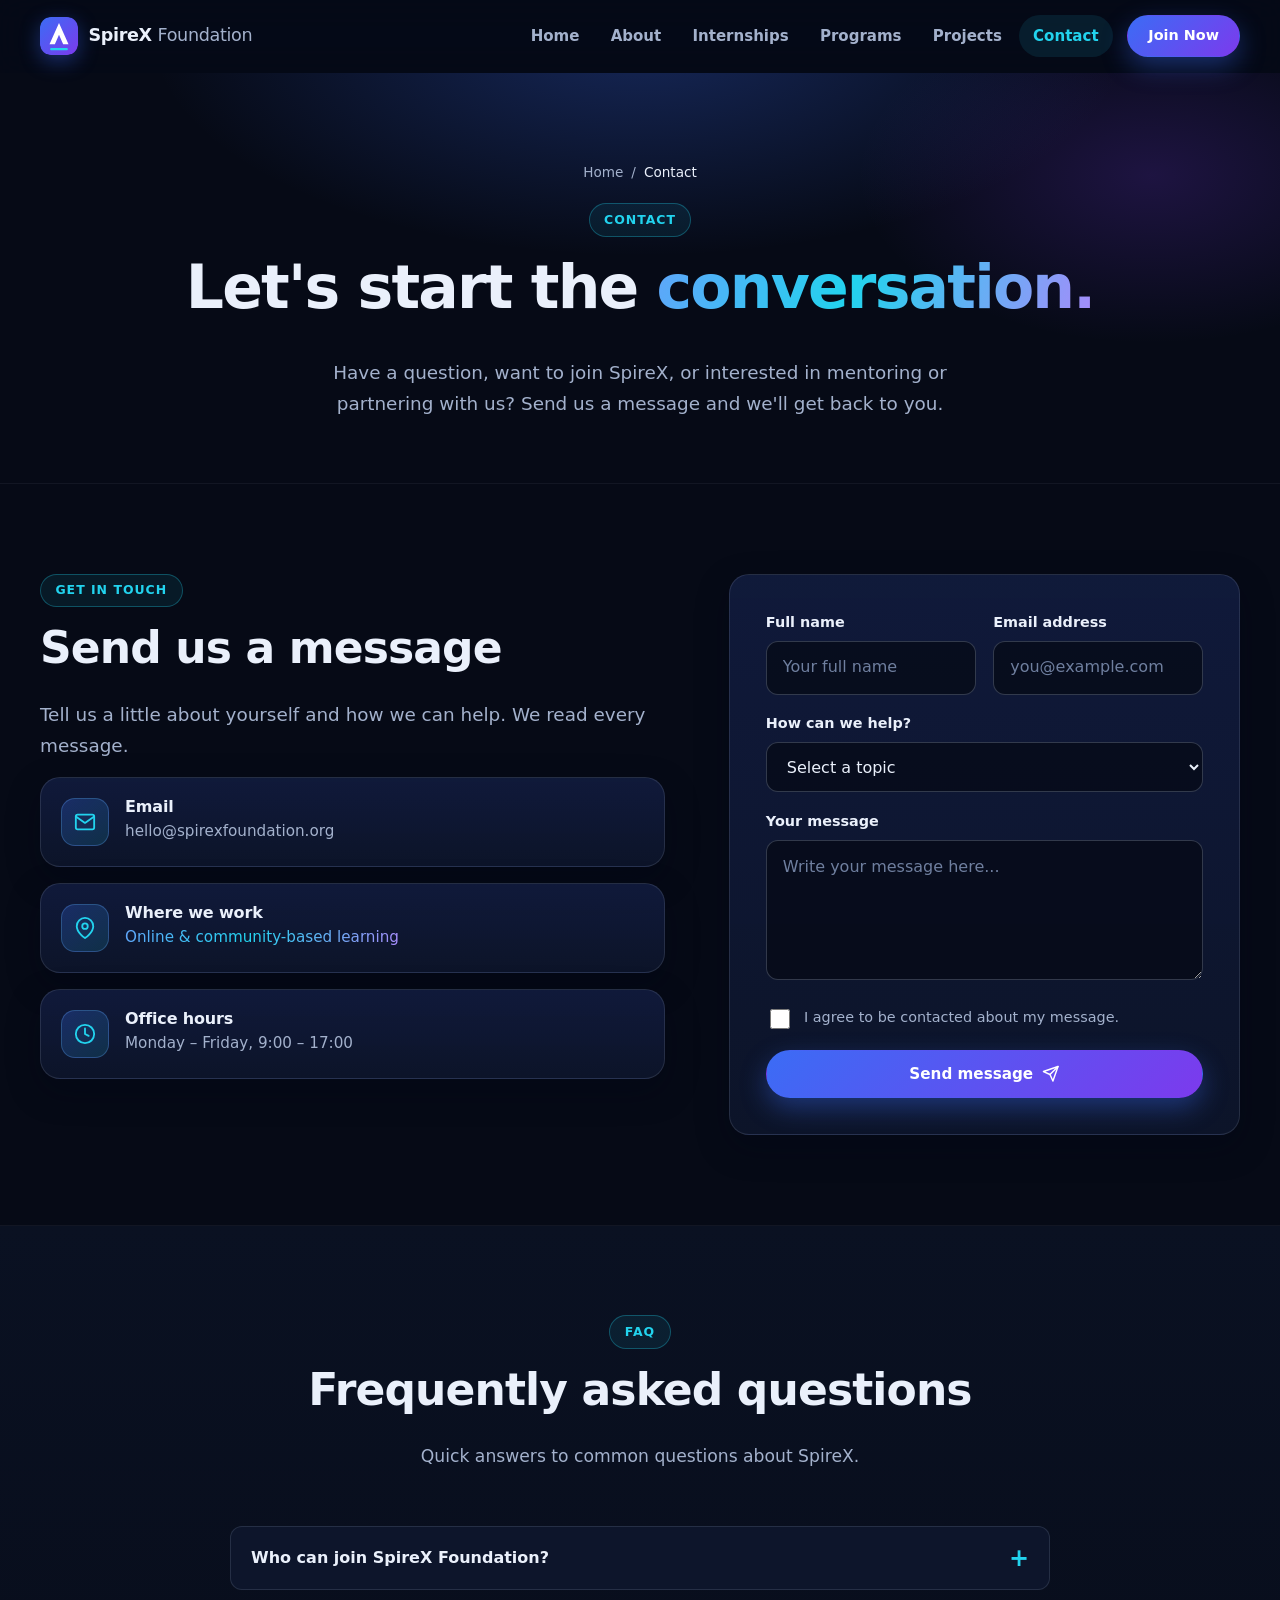
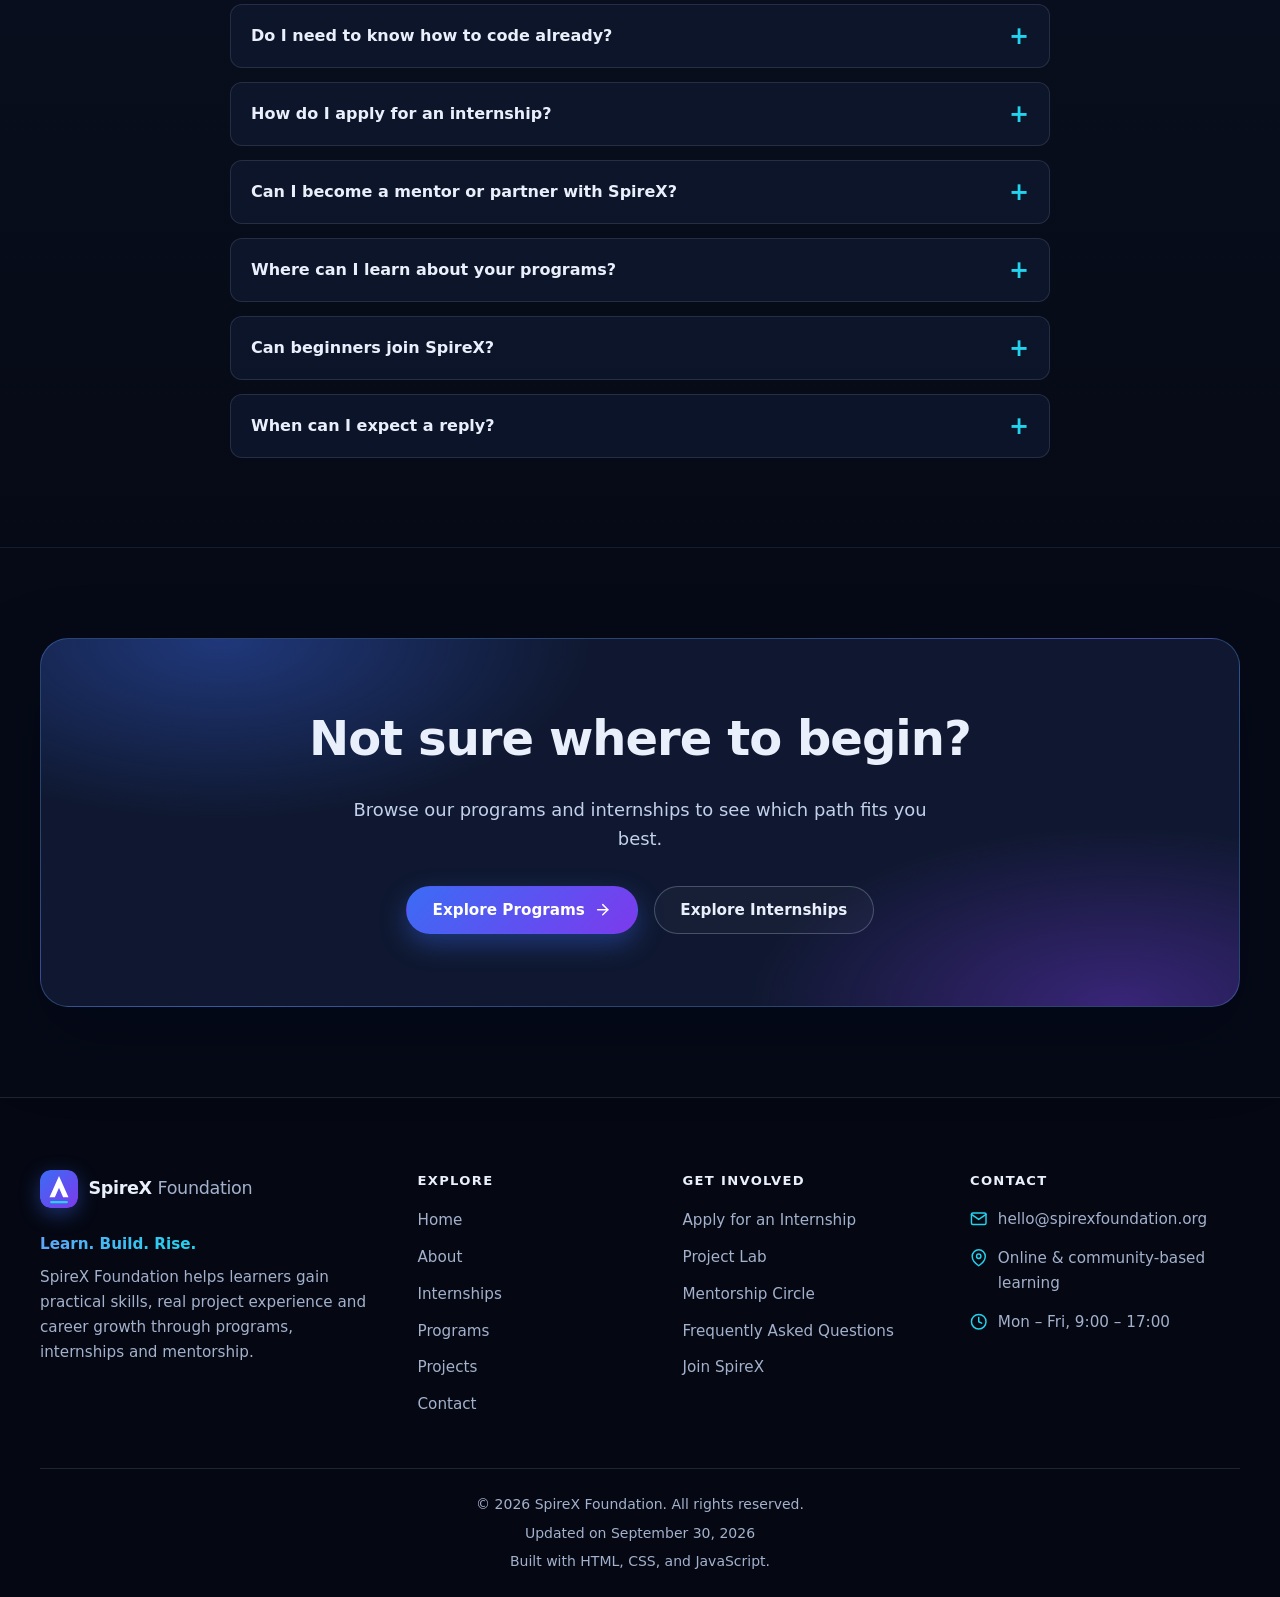
==== commit d6dba2a4: "member6 contact.html changes" ====
--- a/contact.html
+++ b/contact.html
@@ -70,7 +70,7 @@
               <div class="icon-box"><span class="ico" data-icon="map-pin"></span></div>
               <div>
                 <h3>Where we work</h3>
-                <p>Online &amp; community-based learning</p>
+                <p><a class="grad-text" href="programs.html">Online &amp; community-based learning</a></p>
               </div>
             </div>
             <div class="card info-item card-static">
@@ -85,7 +85,7 @@
 
         <div class="reveal">
           <div class="card card-static form-card">
-            <form data-validate data-success="Thank you, {name}! Your message is complete.">
+            <form data-validate data-success="Form sent successfully! Thank you for reaching out to us. We will get back to you soon." data-error="Please fix the errors in the form and try again.">
               <div class="form-grid two">
                 <div class="field">
                   <label for="name">Full name</label>
@@ -113,8 +113,8 @@
                 </div>
                 <div class="field full">
                   <label for="message">Your message</label>
-                  <textarea id="message" name="message" placeholder="Write your message here..." required minlength="20"
-                    data-error="Please write a short message."></textarea>
+                  <textarea id="message" name="message" placeholder="Write your message here..." required
+                    data-error="Please enter your message."></textarea>
                   <p class="error-msg" role="alert"></p>
                 </div>
                 <div class="field full">
@@ -130,8 +130,6 @@
                       data-icon="send"></span></button>
                 </div>
               </div>
-              <p class="form-note">Demo note: this is a front-end project, so form data is checked in your browser and
-                is not sent anywhere.</p>
             </form>
             <div class="form-success" role="status">
               <span class="ico" data-icon="check-circle"></span>
@@ -163,12 +161,23 @@
           </details>
           <details>
             <summary>How do I apply for an internship?</summary>
-            <p>Visit the <a href="internships.html#apply" style="color: var(--accent); font-weight: 600;">Internships
-                page</a>, choose a track and complete the short application form.</p>
+            <p>Visit the <a class="grad-text" href="internships.html#apply">Internships page</a>, choose a track and complete the short application form.</p>
           </details>
           <details>
             <summary>Can I become a mentor or partner with SpireX?</summary>
             <p>Yes! Select "Mentoring or partnership" in the form above and tell us how you'd like to get involved.</p>
+          </details>
+          <details>
+            <summary>Where can I learn about your programs?</summary>
+            <p>Visit our <a class="grad-text" href="programs.html">Programs page</a> to explore current learning options.</p>
+          </details>
+          <details>
+            <summary>Can beginners join SpireX?</summary>
+            <p>Yes, several programs and internship tracks are designed for beginners.</p>
+          </details>
+          <details>
+            <summary>When can I expect a reply?</summary>
+            <p>We aim to reply to direct email inquiries within 2 business days.</p>
           </details>
         </div>
       </div>
@@ -233,9 +242,10 @@
           </ul>
         </div>
       </div>
-      <div class="footer-bottom">
+      <div class="footer-bottom centered-credits">
         <p>&copy; <span data-year>2026</span> SpireX Foundation. All rights reserved.</p>
-        <p>Built with HTML, CSS &amp; JavaScript.</p>
+        <p>Updated on <time datetime="2026-09-30">September 30, 2026</time></p>
+        <p>Built with HTML, CSS, and JavaScript.</p>
       </div>
     </div>
   </footer>
--- a/style.css
+++ b/style.css
@@ -2087,6 +2087,13 @@
   margin: 0;
 }
 
+.footer-bottom.centered-credits {
+  flex-direction: column;
+  align-items: center;
+  gap: 0.35rem;
+  text-align: center;
+}
+
 /* 14. ANIMATIONS ---------------------------------------------------------- */
 .reveal.in-view {
   animation: reveal-up 0.75s var(--ease) backwards;
